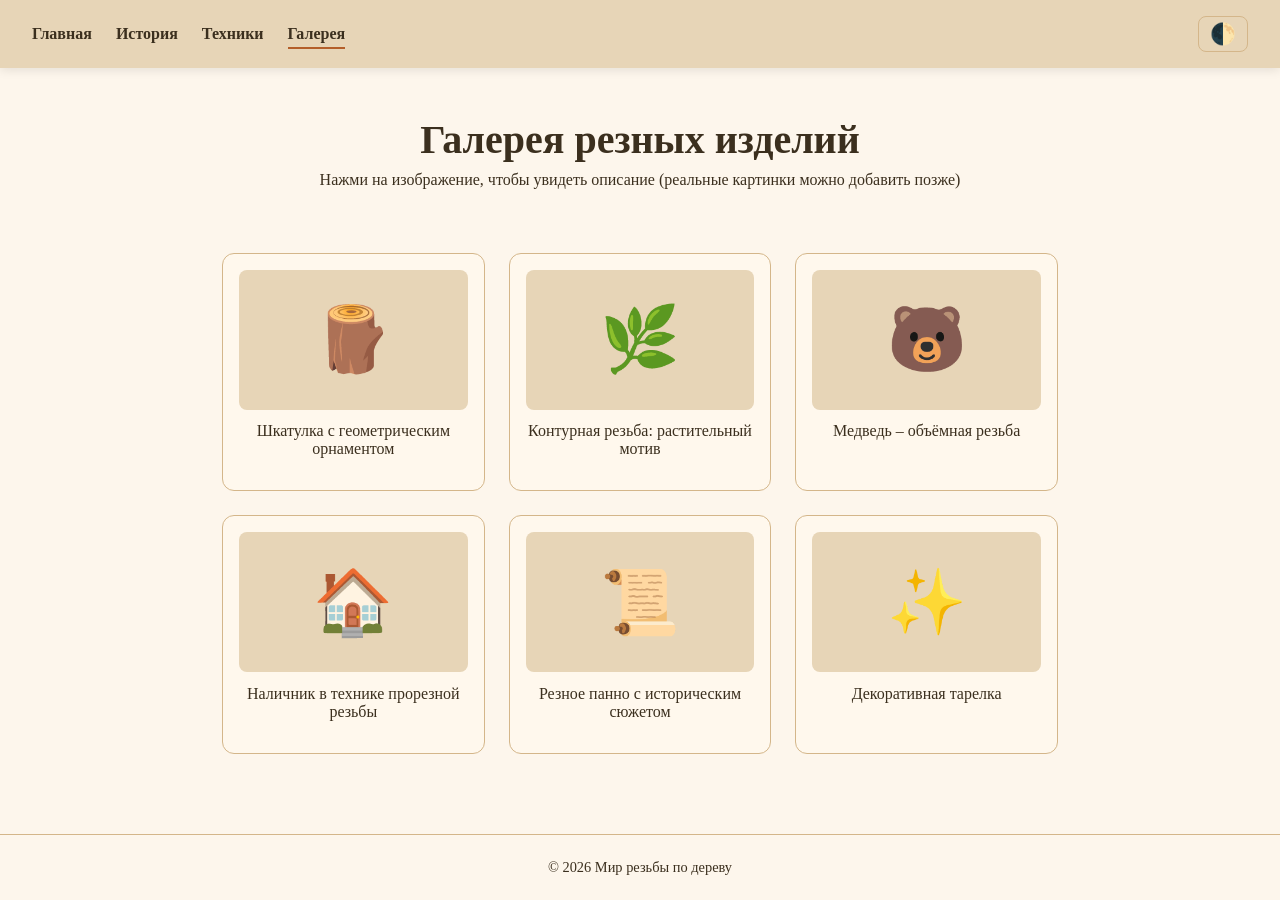
==== gallery.html @ 59732ebb "gallery page" ====
<!DOCTYPE html>
<html lang="ru">
<head>
    <meta charset="UTF-8">
    <meta name="viewport" content="width=device-width, initial-scale=1.0">
    <title>Галерея работ</title>
    <link rel="stylesheet" href="style.css">
</head>
<body>
    <nav>
        <ul>
            <li><a href="index.html">Главная</a></li>
            <li><a href="history.html">История</a></li>
            <li><a href="techniques.html">Техники</a></li>
            <li><a href="gallery.html" class="active">Галерея</a></li>
        </ul>
        <button id="themeToggle">🌓</button>
    </nav>

    <header>
        <h1>Галерея резных изделий</h1>
        <p>Нажми на изображение, чтобы увидеть описание (реальные картинки можно добавить позже)</p>
    </header>

    <main class="gallery-grid">
        <div class="gallery-item">
            <div class="img-placeholder">🪵</div>
            <p>Шкатулка с геометрическим орнаментом</p>
        </div>
        <div class="gallery-item">
            <div class="img-placeholder">🌿</div>
            <p>Контурная резьба: растительный мотив</p>
        </div>
        <div class="gallery-item">
            <div class="img-placeholder">🐻</div>
            <p>Медведь – объёмная резьба</p>
        </div>
        <div class="gallery-item">
            <div class="img-placeholder">🏠</div>
            <p>Наличник в технике прорезной резьбы</p>
        </div>
        <div class="gallery-item">
            <div class="img-placeholder">📜</div>
            <p>Резное панно с историческим сюжетом</p>
        </div>
        <div class="gallery-item">
            <div class="img-placeholder">✨</div>
            <p>Декоративная тарелка</p>
        </div>
    </main>

    <footer>
        <p>© 2026 Мир резьбы по дереву</p>
    </footer>
    <script src="script.js"></script>
</body>
</html>
---- style.css ----
:root {
    --bg: #fdf6ec;
    --text: #3b2f1e;
    --card-bg: #fff8ed;
    --link: #b45f2a;
    --nav-bg: #e7d5b7;
    --border: #d4b68a;
}

body.dark {
    --bg: #2b2418;
    --text: #e6d7b8;
    --card-bg: #3e3426;
    --link: #e09d5b;
    --nav-bg: #4a3d2c;
    --border: #5c4b30;
}

* {
    margin: 0;
    padding: 0;
    box-sizing: border-box;
}

body {
    font-family: 'Georgia', 'Times New Roman', serif;
    background: var(--bg);
    color: var(--text);
    transition: 0.3s;
    min-height: 100vh;
    display: flex;
    flex-direction: column;
}

/* Навигация */
nav {
    background: var(--nav-bg);
    padding: 1rem 2rem;
    display: flex;
    justify-content: space-between;
    align-items: center;
    flex-wrap: wrap;
    box-shadow: 0 2px 10px rgba(0,0,0,0.1);
}

nav ul {
    list-style: none;
    display: flex;
    gap: 1.5rem;
    flex-wrap: wrap;
}

nav a {
    text-decoration: none;
    color: var(--text);
    font-weight: bold;
    padding: 0.3rem 0;
    border-bottom: 2px solid transparent;
    transition: 0.2s;
}

nav a.active {
    border-bottom-color: var(--link);
}

nav a:hover {
    border-bottom-color: var(--link);
}

#themeToggle {
    background: none;
    border: 1px solid var(--border);
    color: var(--text);
    font-size: 1.3rem;
    padding: 0.3rem 0.7rem;
    border-radius: 8px;
    cursor: pointer;
    transition: 0.2s;
}

#themeToggle:hover {
    background: var(--card-bg);
}

/* Шапка */
header {
    text-align: center;
    padding: 3rem 2rem 2rem;
}

header h1 {
    font-size: 2.5rem;
    margin-bottom: 0.5rem;
}

/* Основной контент */
main {
    flex: 1;
    max-width: 900px;
    margin: 0 auto;
    padding: 1rem 2rem 3rem;
    width: 100%;
}

section {
    background: var(--card-bg);
    border-radius: 12px;
    padding: 1.8rem;
    margin-bottom: 1.5rem;
    box-shadow: 0 4px 12px rgba(0,0,0,0.05);
    border: 1px solid var(--border);
}

h2 {
    color: var(--link);
    margin-bottom: 0.8rem;
}

.quick-links {
    display: flex;
    gap: 1.5rem;
    flex-wrap: wrap;
    justify-content: center;
}

.card {
    background: var(--card-bg);
    border: 1px solid var(--border);
    border-radius: 12px;
    padding: 2rem;
    text-align: center;
    text-decoration: none;
    color: var(--text);
    font-size: 1.2rem;
    font-weight: bold;
    flex: 1 1 180px;
    transition: 0.2s;
}

.card:hover {
    transform: translateY(-4px);
    box-shadow: 0 6px 16px rgba(0,0,0,0.1);
}

.pattern {
    font-size: 2rem;
    margin-top: 0.8rem;
    color: var(--link);
}

/* Галерея */
.gallery-grid {
    display: grid;
    grid-template-columns: repeat(auto-fit, minmax(220px, 1fr));
    gap: 1.5rem;
    margin-top: 1rem;
}

.gallery-item {
    background: var(--card-bg);
    border-radius: 12px;
    padding: 1rem;
    text-align: center;
    border: 1px solid var(--border);
    transition: 0.2s;
}

.gallery-item:hover {
    box-shadow: 0 4px 12px rgba(0,0,0,0.1);
}

.img-placeholder {
    font-size: 4rem;
    background: var(--nav-bg);
    border-radius: 8px;
    height: 140px;
    display: flex;
    align-items: center;
    justify-content: center;
    margin-bottom: 0.8rem;
}

/* Футер */
footer {
    text-align: center;
    padding: 1.5rem;
    font-size: 0.9rem;
    border-top: 1px solid var(--border);
    margin-top: 2rem;
    color: var(--text);
}
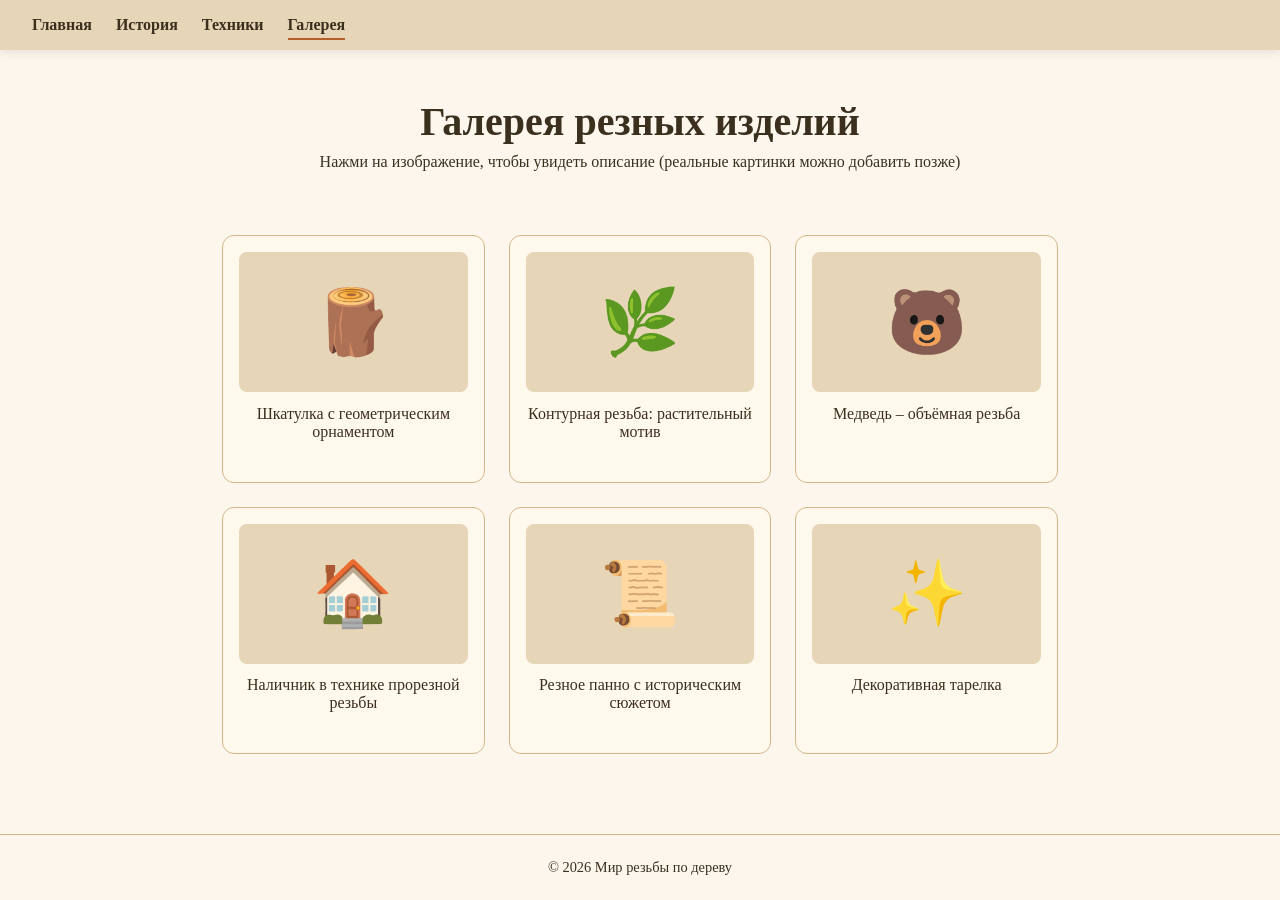
==== commit 74d3bd53: "Update gallery.html" ====
--- a/gallery.html
+++ b/gallery.html
@@ -14,7 +14,6 @@
             <li><a href="techniques.html">Техники</a></li>
             <li><a href="gallery.html" class="active">Галерея</a></li>
         </ul>
-        <button id="themeToggle">🌓</button>
     </nav>
 
     <header>
